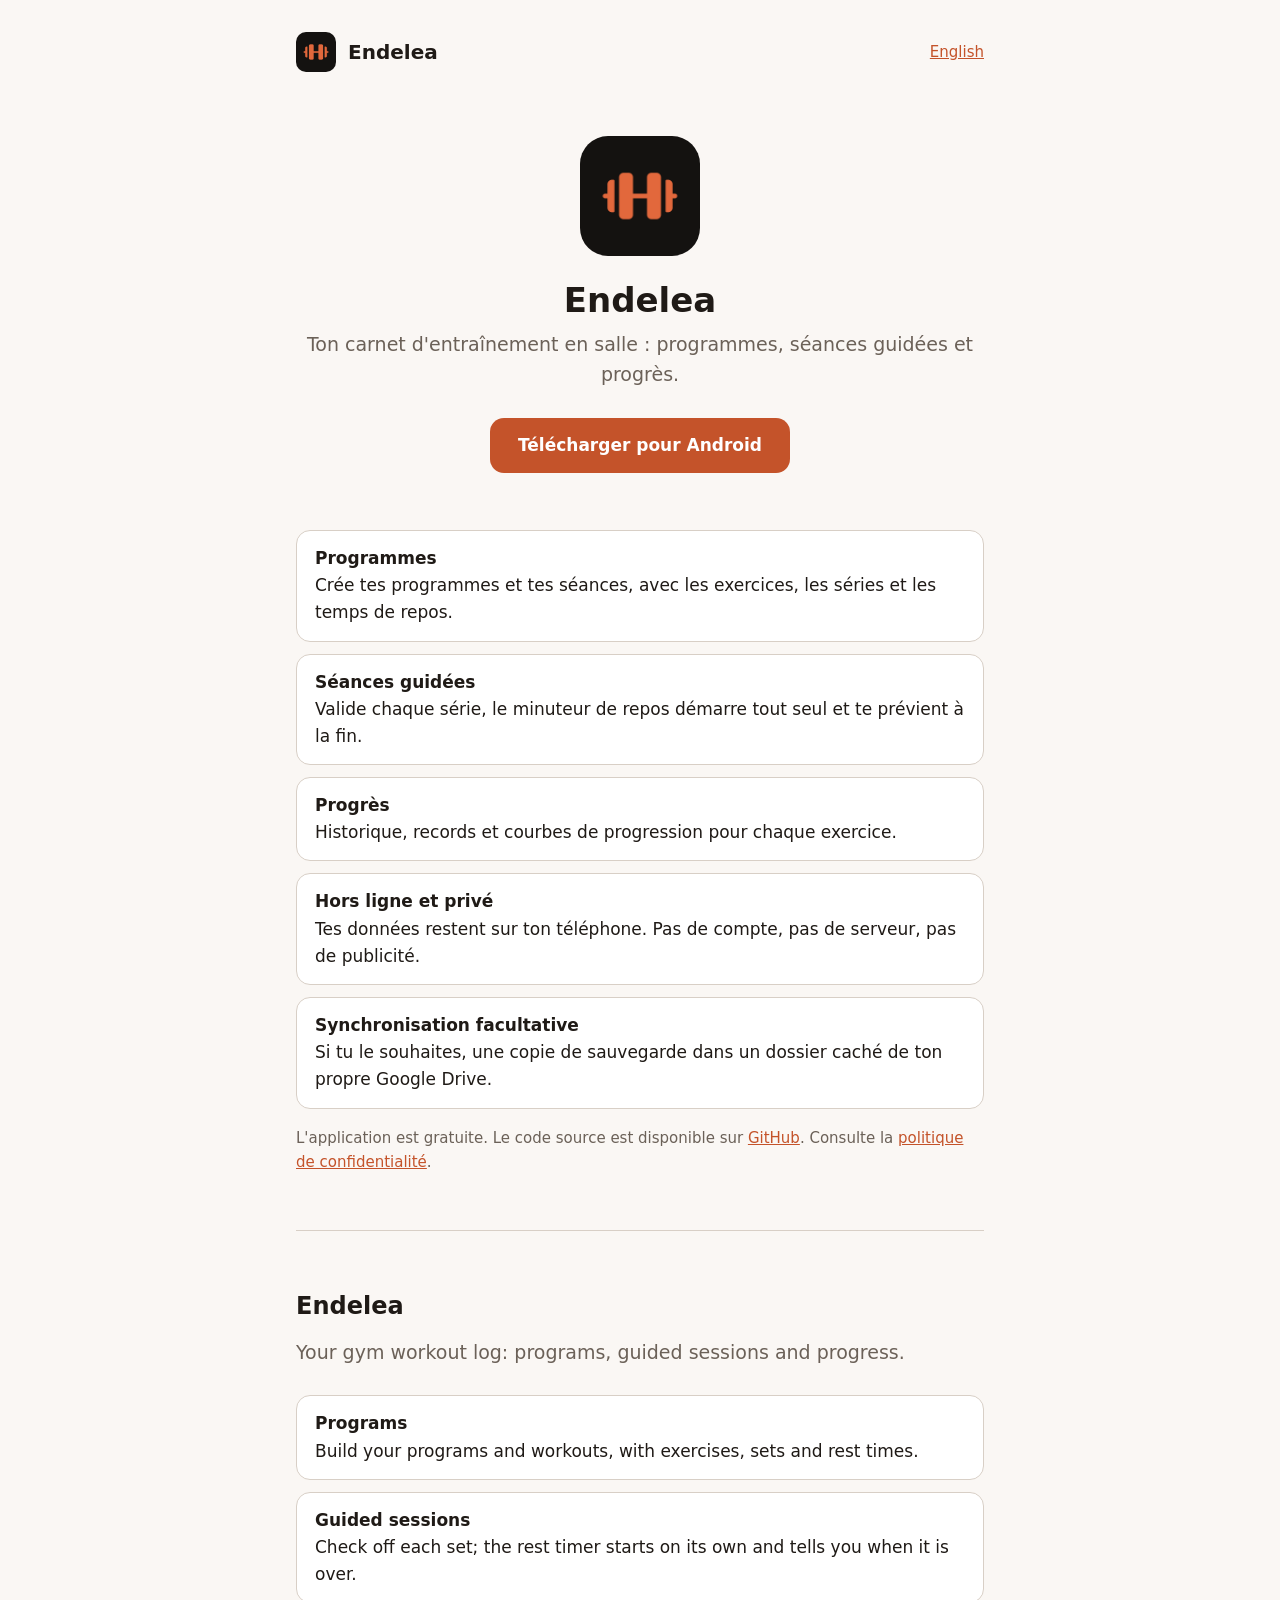
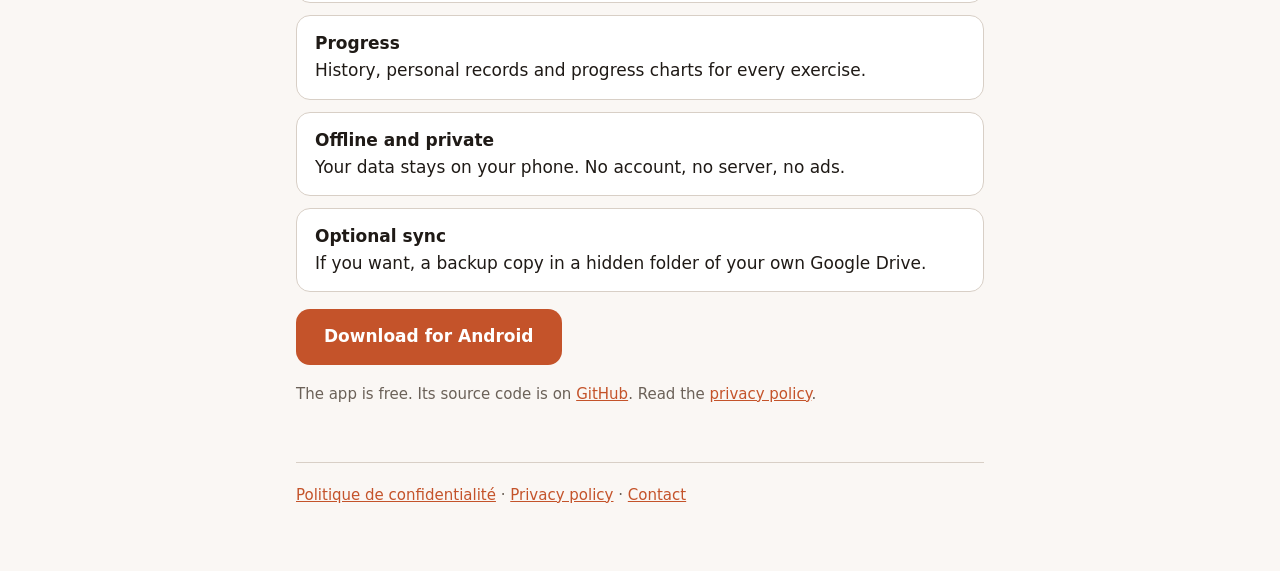
==== website/index.html @ cf48baa0 "docs: add the static website with the home page and privacy policy" ====
<!doctype html>
<html lang="fr">
<head>
  <meta charset="utf-8">
  <meta name="viewport" content="width=device-width, initial-scale=1">
  <title>Endelea — suivi d'entraînement en salle</title>
  <meta name="description" content="Endelea est une application Android pour suivre tes entraînements en salle : programmes, séances guidées et progrès. Hors ligne, sans compte ni publicité.">
  <link rel="icon" href="icon.png">
  <link rel="stylesheet" href="style.css">
</head>
<body>
<main>
  <header class="site">
    <img src="icon.png" alt="">
    <a class="name" href="./">Endelea</a>
    <nav class="lang"><a href="#en" lang="en">English</a></nav>
  </header>

  <section class="lang-block" lang="fr">
    <div class="hero">
      <img src="icon.png" alt="Icône d'Endelea">
      <h1>Endelea</h1>
      <p class="tagline">Ton carnet d'entraînement en salle : programmes, séances guidées et progrès.</p>
      <a class="button" href="https://github.com/lordyhas/endelea/releases/latest">Télécharger pour Android</a>
    </div>

    <ul class="features">
      <li><strong>Programmes</strong>Crée tes programmes et tes séances, avec les exercices, les séries et les temps de repos.</li>
      <li><strong>Séances guidées</strong>Valide chaque série, le minuteur de repos démarre tout seul et te prévient à la fin.</li>
      <li><strong>Progrès</strong>Historique, records et courbes de progression pour chaque exercice.</li>
      <li><strong>Hors ligne et privé</strong>Tes données restent sur ton téléphone. Pas de compte, pas de serveur, pas de publicité.</li>
      <li><strong>Synchronisation facultative</strong>Si tu le souhaites, une copie de sauvegarde dans un dossier caché de ton propre Google Drive.</li>
    </ul>

    <p class="meta">
      L'application est gratuite. Le code source est disponible sur
      <a href="https://github.com/lordyhas/endelea">GitHub</a>.
      Consulte la <a href="privacy.html">politique de confidentialité</a>.
    </p>
  </section>

  <section class="lang-block" lang="en" id="en">
    <h2>Endelea</h2>
    <p class="tagline">Your gym workout log: programs, guided sessions and progress.</p>

    <ul class="features">
      <li><strong>Programs</strong>Build your programs and workouts, with exercises, sets and rest times.</li>
      <li><strong>Guided sessions</strong>Check off each set; the rest timer starts on its own and tells you when it is over.</li>
      <li><strong>Progress</strong>History, personal records and progress charts for every exercise.</li>
      <li><strong>Offline and private</strong>Your data stays on your phone. No account, no server, no ads.</li>
      <li><strong>Optional sync</strong>If you want, a backup copy in a hidden folder of your own Google Drive.</li>
    </ul>

    <p><a class="button" href="https://github.com/lordyhas/endelea/releases/latest">Download for Android</a></p>

    <p class="meta">
      The app is free. Its source code is on
      <a href="https://github.com/lordyhas/endelea">GitHub</a>.
      Read the <a href="privacy.html#en">privacy policy</a>.
    </p>
  </section>

  <footer>
    <a href="privacy.html">Politique de confidentialité</a> ·
    <a href="privacy.html#en">Privacy policy</a> ·
    <a href="https://github.com/lordyhas/endelea/issues">Contact</a>
  </footer>
</main>
</body>
</html>
---- website/style.css ----
:root {
  --bg: #faf7f4;
  --surface: #ffffff;
  --surface-high: #f3eee9;
  --outline: #d8cfc6;
  --text: #1f1a16;
  --text-muted: #6b6158;
  --primary: #c4532a;
  --on-primary: #ffffff;
  color-scheme: light dark;
}

@media (prefers-color-scheme: dark) {
  :root {
    --bg: #141210;
    --surface: #1c1815;
    --surface-high: #221d19;
    --outline: #3a332e;
    --text: #f3eee8;
    --text-muted: #a89e94;
    --primary: #e2683c;
    --on-primary: #1a0d06;
  }
}

* {
  box-sizing: border-box;
}

body {
  margin: 0;
  background: var(--bg);
  color: var(--text);
  font-family: "Inter", system-ui, -apple-system, "Segoe UI", Roboto, sans-serif;
  font-size: 17px;
  line-height: 1.6;
}

main {
  max-width: 720px;
  margin: 0 auto;
  padding: 32px 16px 64px;
}

a {
  color: var(--primary);
}

header.site {
  display: flex;
  align-items: center;
  gap: 12px;
  margin-bottom: 40px;
}

header.site img {
  width: 40px;
  height: 40px;
  border-radius: 10px;
}

header.site .name {
  font-weight: 600;
  font-size: 20px;
  color: var(--text);
  text-decoration: none;
}

nav.lang {
  margin-left: auto;
  font-size: 15px;
}

.hero {
  text-align: center;
  padding: 24px 0 40px;
}

.hero img {
  width: 120px;
  height: 120px;
  border-radius: 28px;
}

h1 {
  font-size: 34px;
  line-height: 1.2;
  margin: 16px 0 8px;
}

h2 {
  font-size: 24px;
  margin: 48px 0 12px;
}

h3 {
  font-size: 18px;
  margin: 28px 0 8px;
}

.tagline {
  color: var(--text-muted);
  font-size: 19px;
  margin: 0 0 28px;
}

.button {
  display: inline-block;
  background: var(--primary);
  color: var(--on-primary);
  text-decoration: none;
  font-weight: 600;
  padding: 14px 28px;
  border-radius: 14px;
}

.features {
  list-style: none;
  padding: 0;
  display: grid;
  gap: 12px;
}

.features li {
  background: var(--surface);
  border: 1px solid var(--outline);
  border-radius: 14px;
  padding: 14px 18px;
}

.features strong {
  display: block;
}

.meta {
  color: var(--text-muted);
  font-size: 15px;
}

section.lang-block + section.lang-block {
  border-top: 1px solid var(--outline);
  margin-top: 56px;
  padding-top: 8px;
}

footer {
  border-top: 1px solid var(--outline);
  margin-top: 56px;
  padding-top: 20px;
  color: var(--text-muted);
  font-size: 15px;
}
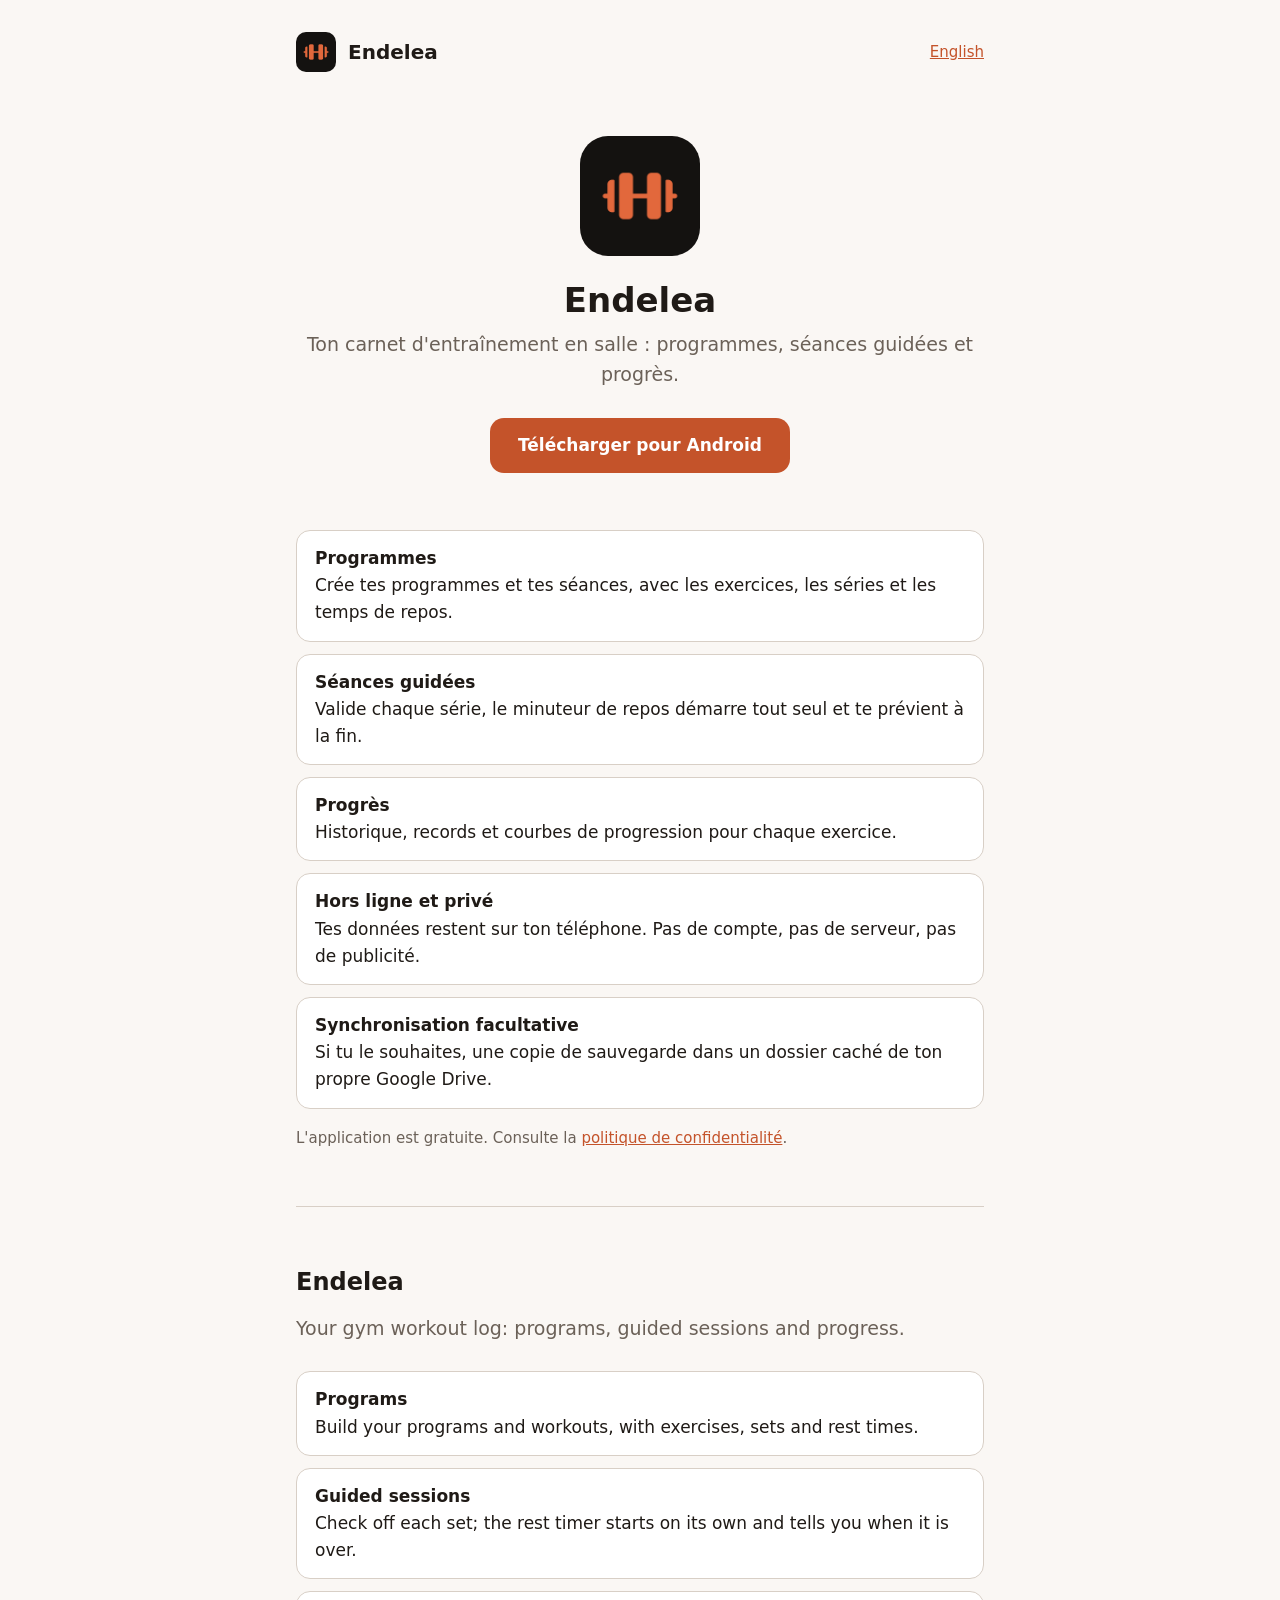
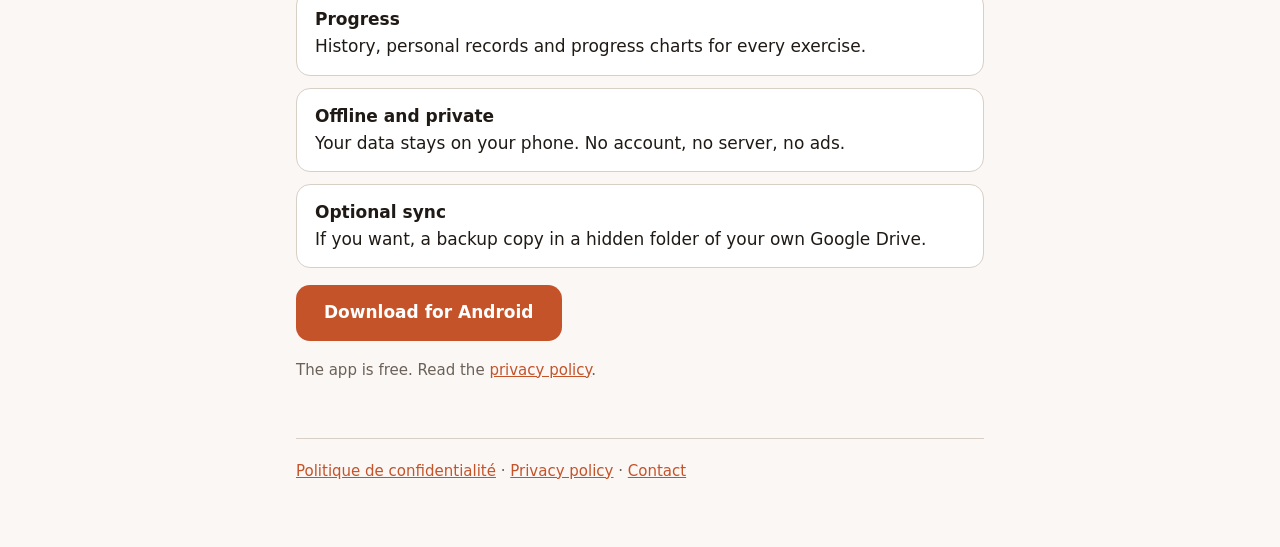
==== commit fee6396e: "docs: remove the source code link from the website" ====
--- a/website/index.html
+++ b/website/index.html
@@ -33,8 +33,7 @@
     </ul>
 
     <p class="meta">
-      L'application est gratuite. Le code source est disponible sur
-      <a href="https://github.com/lordyhas/endelea">GitHub</a>.
+      L'application est gratuite.
       Consulte la <a href="privacy.html">politique de confidentialité</a>.
     </p>
   </section>
@@ -54,8 +53,7 @@
     <p><a class="button" href="https://github.com/lordyhas/endelea/releases/latest">Download for Android</a></p>
 
     <p class="meta">
-      The app is free. Its source code is on
-      <a href="https://github.com/lordyhas/endelea">GitHub</a>.
+      The app is free.
       Read the <a href="privacy.html#en">privacy policy</a>.
     </p>
   </section>
